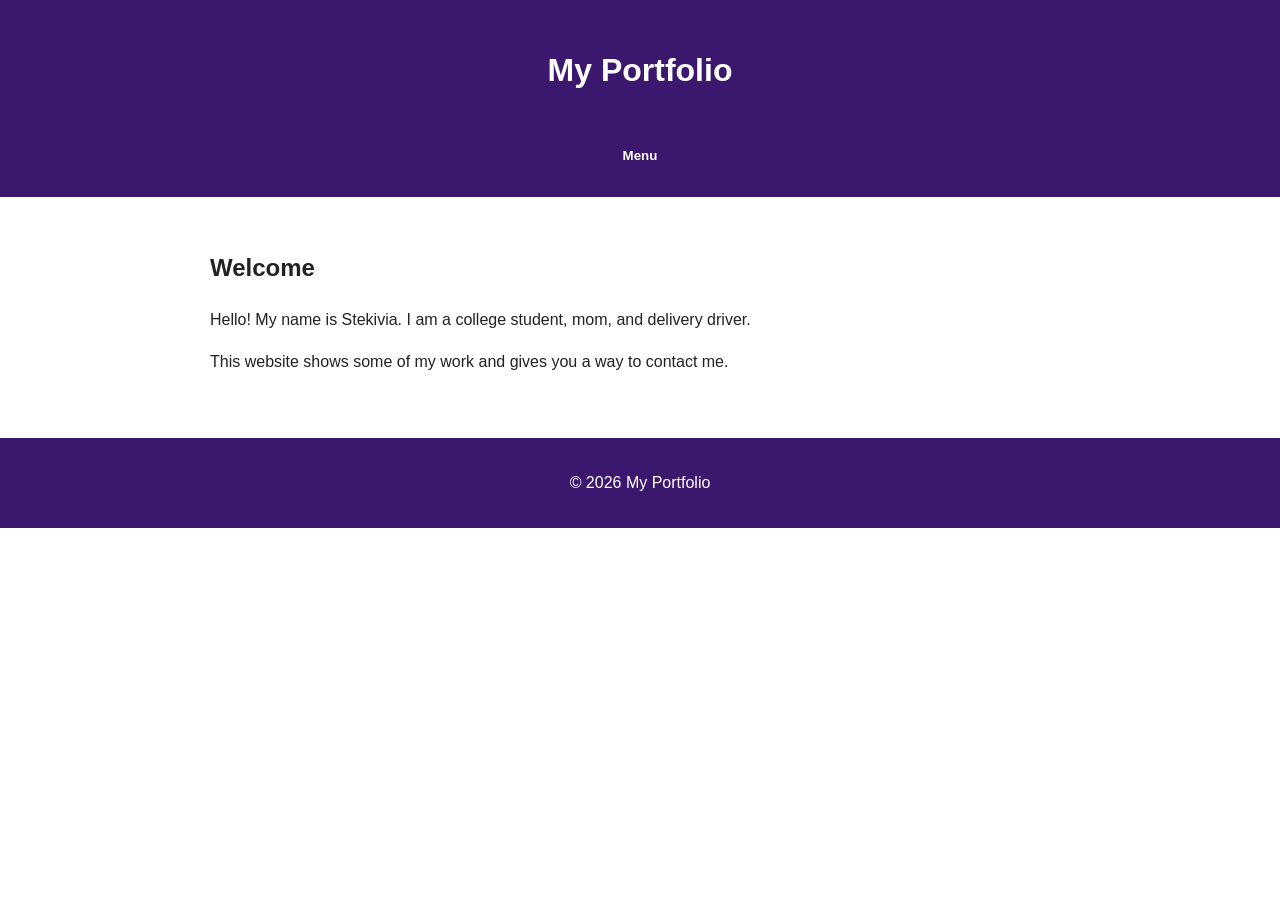
==== index.html @ 61b63e02 "renamed" ====
<!DOCTYPE html>
<html lang="en">
<head>
    <meta charset="UTF-8">
    <meta name="viewport" content="width=device-width, initial-scale=1.0">
    <title>Home | My Portfolio</title>
    <link rel="stylesheet" href="css/style.css">
</head>
<body>

<header>
    <h1>My Portfolio</h1>

    <button id="menu-button" aria-expanded="false" aria-controls="nav-menu">
        Menu
    </button>

    <nav id="nav-menu" aria-label="Main navigation">
        <a href="index.html">Home</a>
        <a href="projects.html">Projects</a>
        <a href="about.html">About/Contact</a>
    </nav>
</header>

<main>
    <section>
        <h2>Welcome</h2>
        <p>Hello! My name is Stekivia. I am a college student, mom, and delivery driver.</p>
        <p>This website shows some of my work and gives you a way to contact me.</p>
    </section>
</main>

<footer>
    <p>&copy; 2026 My Portfolio</p>
</footer>

<script src="script.js"></script>
</body>
</html>
---- css/style.css ----
* {
    box-sizing: border-box;
}

body {
    margin: 0;
    font-family: Arial, sans-serif;
    background-color: #ffffff;
    color: #222222;
    line-height: 1.6;
}

header {
    background-color: #3b176d;
    color: #ffffff;
    padding: 24px;
    text-align: center;
}

nav {
    margin-top: 16px;
}

nav a {
    color: #ffffff;
    margin: 0 12px;
    font-weight: bold;
}

main {
    max-width: 900px;
    margin: 0 auto;
    padding: 32px 20px;
}

section {
    margin-bottom: 32px;
}

.projects {
    display: flex;
    flex-wrap: wrap;
    gap: 24px;
}

.project-card {
    flex: 1 1 250px;
    padding: 20px;
    border: 2px solid #3b176d;
    border-radius: 8px;
    background-color: #f4effa;
}

label {
    display: block;
    margin-top: 16px;
    font-weight: bold;
}

input,
textarea {
    width: 100%;
    padding: 10px;
    margin-top: 6px;
    border: 2px solid #555555;
    border-radius: 4px;
    font: inherit;
}

button {
    margin-top: 20px;
    padding: 10px 18px;
    background-color: #3b176d;
    color: #ffffff;
    border: 0;
    border-radius: 4px;
    font-weight: bold;
}

.error {
    color: #a00000;
    font-weight: bold;
}

footer {
    background-color: #3b176d;
    color: #ffffff;
    text-align: center;
    padding: 16px;
}

@media (max-width: 600px) {
    nav a {
        display: block;
        margin: 8px;
    }
}

/* JavaScript menu */
#nav-menu {
    display: none;
}

#nav-menu.show {
    display: block;
}

#menu-button {
    cursor: pointer;
}

#menu-button:focus,
#nav-menu a:focus {
    outline: 3px solid black;
    outline-offset: 3px;
}

/* Form errors */
.error {
    color: #b00020;
    font-size: 14px;
    margin-top: 4px;
}
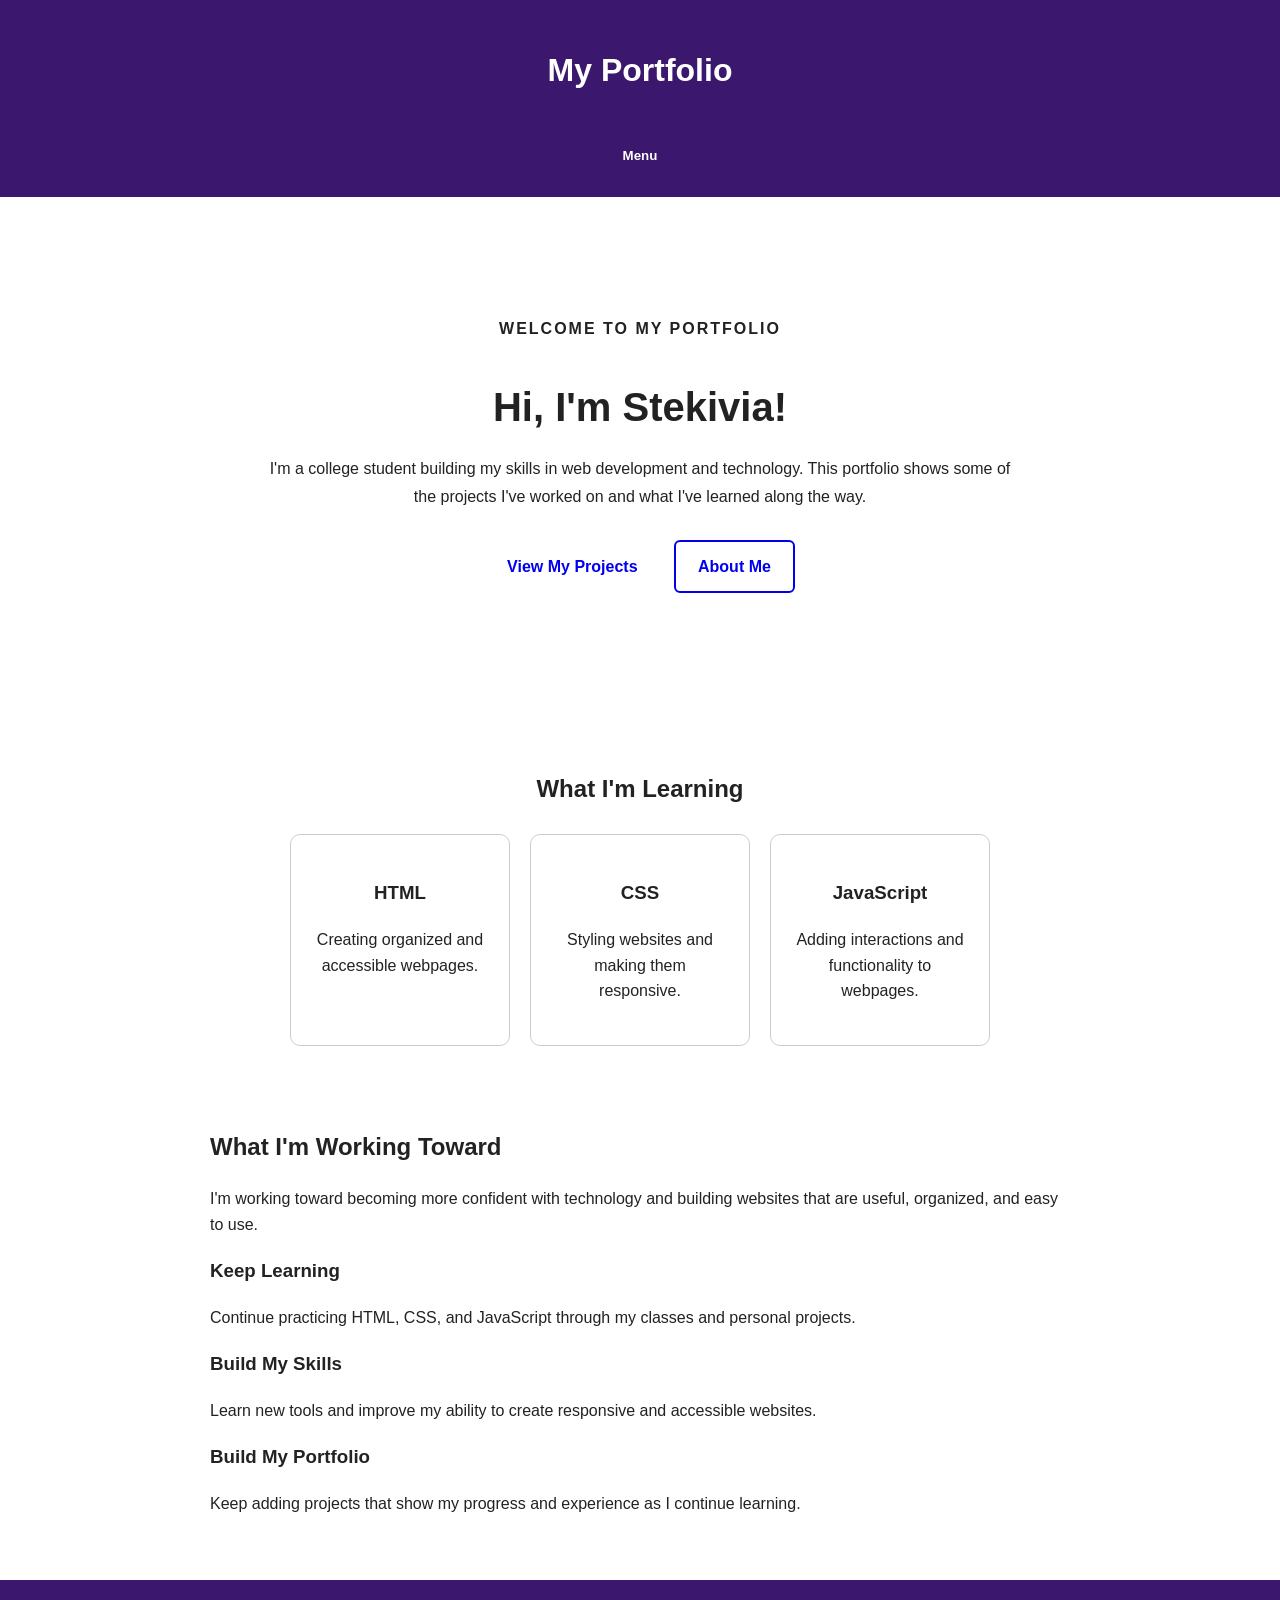
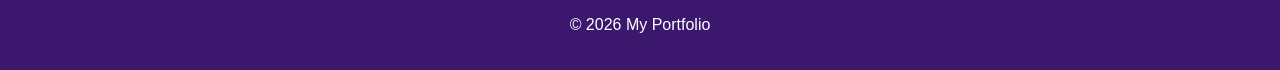
==== commit 28d8b7b8: "Redo" ====
--- a/index.html
+++ b/index.html
@@ -23,11 +23,84 @@
 </header>
 
 <main>
-    <section>
-        <h2>Welcome</h2>
-        <p>Hello! My name is Stekivia. I am a college student, mom, and delivery driver.</p>
-        <p>This website shows some of my work and gives you a way to contact me.</p>
-    </section>
+ <section class="hero">
+    <div class="hero-content">
+        <p class="intro">Welcome to my portfolio</p>
+
+   <h2>Hi, I'm Stekivia!</h2>
+
+    <p>
+        I'm a college student building my skills in web development
+        and technology. This portfolio shows some of the projects
+        I've worked on and what I've learned along the way.
+    </p>
+
+    <div class="hero-buttons">
+        <a href="projects.html" class="button">View My Projects</a>
+        <a href="about.html" class="button secondary-button">About Me</a>
+    </div>
+</div>
+</section>
+
+<section class="skills-preview">
+    <h2>What I'm Learning</h2>
+
+<div class="skill-container">
+    <div class="skill-card">
+        <h3>HTML</h3>
+        <p>Creating organized and accessible webpages.</p>
+    </div>
+
+    <div class="skill-card">
+        <h3>CSS</h3>
+        <p>Styling websites and making them responsive.</p>
+    </div>
+
+    <div class="skill-card">
+        <h3>JavaScript</h3>
+        <p>Adding interactions and functionality to webpages.</p>
+    </div>
+</div>
+</section>
+<section class="featured-section">
+
+    <h2>What I'm Working Toward</h2>
+
+    <p>
+        I'm working toward becoming more confident with technology
+        and building websites that are useful, organized, and easy to use.
+    </p>
+
+    <div class="feature-list">
+
+        <div class="feature-item">
+            <h3>Keep Learning</h3>
+            <p>
+                Continue practicing HTML, CSS, and JavaScript through
+                my classes and personal projects.
+            </p>
+        </div>
+
+        <div class="feature-item">
+            <h3>Build My Skills</h3>
+            <p>
+                Learn new tools and improve my ability to create
+                responsive and accessible websites.
+            </p>
+        </div>
+
+        <div class="feature-item">
+            <h3>Build My Portfolio</h3>
+            <p>
+                Keep adding projects that show my progress and
+                experience as I continue learning.
+            </p>
+        </div>
+
+    </div>
+
+</section>
+
 </main>
 
 <footer>
--- a/css/style.css
+++ b/css/style.css
@@ -120,4 +120,134 @@
     color: #b00020;
     font-size: 14px;
     margin-top: 4px;
-}+}
+/* Portfolio Improvements */
+.hero {
+ padding: 70px 20px;
+ text-align: center;
+ }
+.hero-content {
+ max-width: 750px;
+ margin: 0 auto;
+ }
+.intro {
+ text-transform: uppercase;
+ letter-spacing: 2px;
+ font-weight: bold;
+ }
+.hero h2 {
+ font-size: 2.5rem;
+ margin-bottom: 15px;
+ }
+.hero p {
+ line-height: 1.7;
+ }
+.hero-buttons {
+ margin-top: 25px;
+ }
+.button {
+ display: inline-block;
+ padding: 12px 22px;
+ margin: 5px;
+ text-decoration: none;
+ border-radius: 6px;
+ font-weight: bold;
+ }
+.secondary-button {
+ background: transparent;
+ border: 2px solid currentColor;
+ }
+.skills-preview {
+ padding: 50px 20px;
+ text-align: center;
+ }
+.skill-container,
+ .goal-container {
+ display: flex;
+ justify-content: center;
+ gap: 20px;
+ flex-wrap: wrap;
+ margin-top: 25px;
+ }
+.skill-card,
+ .goal-card {
+ width: 220px;
+ padding: 25px;
+ border: 1px solid #ccc;
+ border-radius: 10px;
+ }
+.projects-section {
+ padding: 50px 20px;
+ text-align: center;
+ }
+.section-description {
+ max-width: 650px;
+ margin: 0 auto 30px;
+ }
+.project-container {
+ display: flex;
+ justify-content: center;
+ gap: 25px;
+ flex-wrap: wrap;
+ }
+.project-card {
+ width: 280px;
+ padding: 25px;
+ border: 1px solid #ccc;
+ border-radius: 12px;
+ text-align: left;
+ transition: transform 0.2s ease;
+ }
+.project-card:hover {
+ transform: translateY(-5px);
+ }
+.project-number {
+ font-size: 1.5rem;
+ font-weight: bold;
+ }
+.project-skills {
+ margin: 20px 0;
+ }
+.project-skills span {
+ display: inline-block;
+ padding: 5px 9px;
+ margin: 3px;
+ border-radius: 5px;
+ border: 1px solid #ccc;
+ font-size: 0.85rem;
+ }
+.project-link {
+ font-weight: bold;
+ text-decoration: none;
+ }
+.about-section {
+ max-width: 800px;
+ margin: auto;
+ padding: 50px 20px;
+ }
+.about-section p {
+ line-height: 1.8;
+ }
+.goals-section {
+ padding: 50px 20px;
+ text-align: center;
+ }
+@media (max-width: 600px) {
+.hero h2 {
+    font-size: 2rem;
+}
+
+.project-card,
+.skill-card,
+.goal-card {
+    width: 100%;
+    max-width: 350px;
+}
+
+.button {
+    display: block;
+    margin: 10px auto;
+    max-width: 250px;
+}
+}
+
